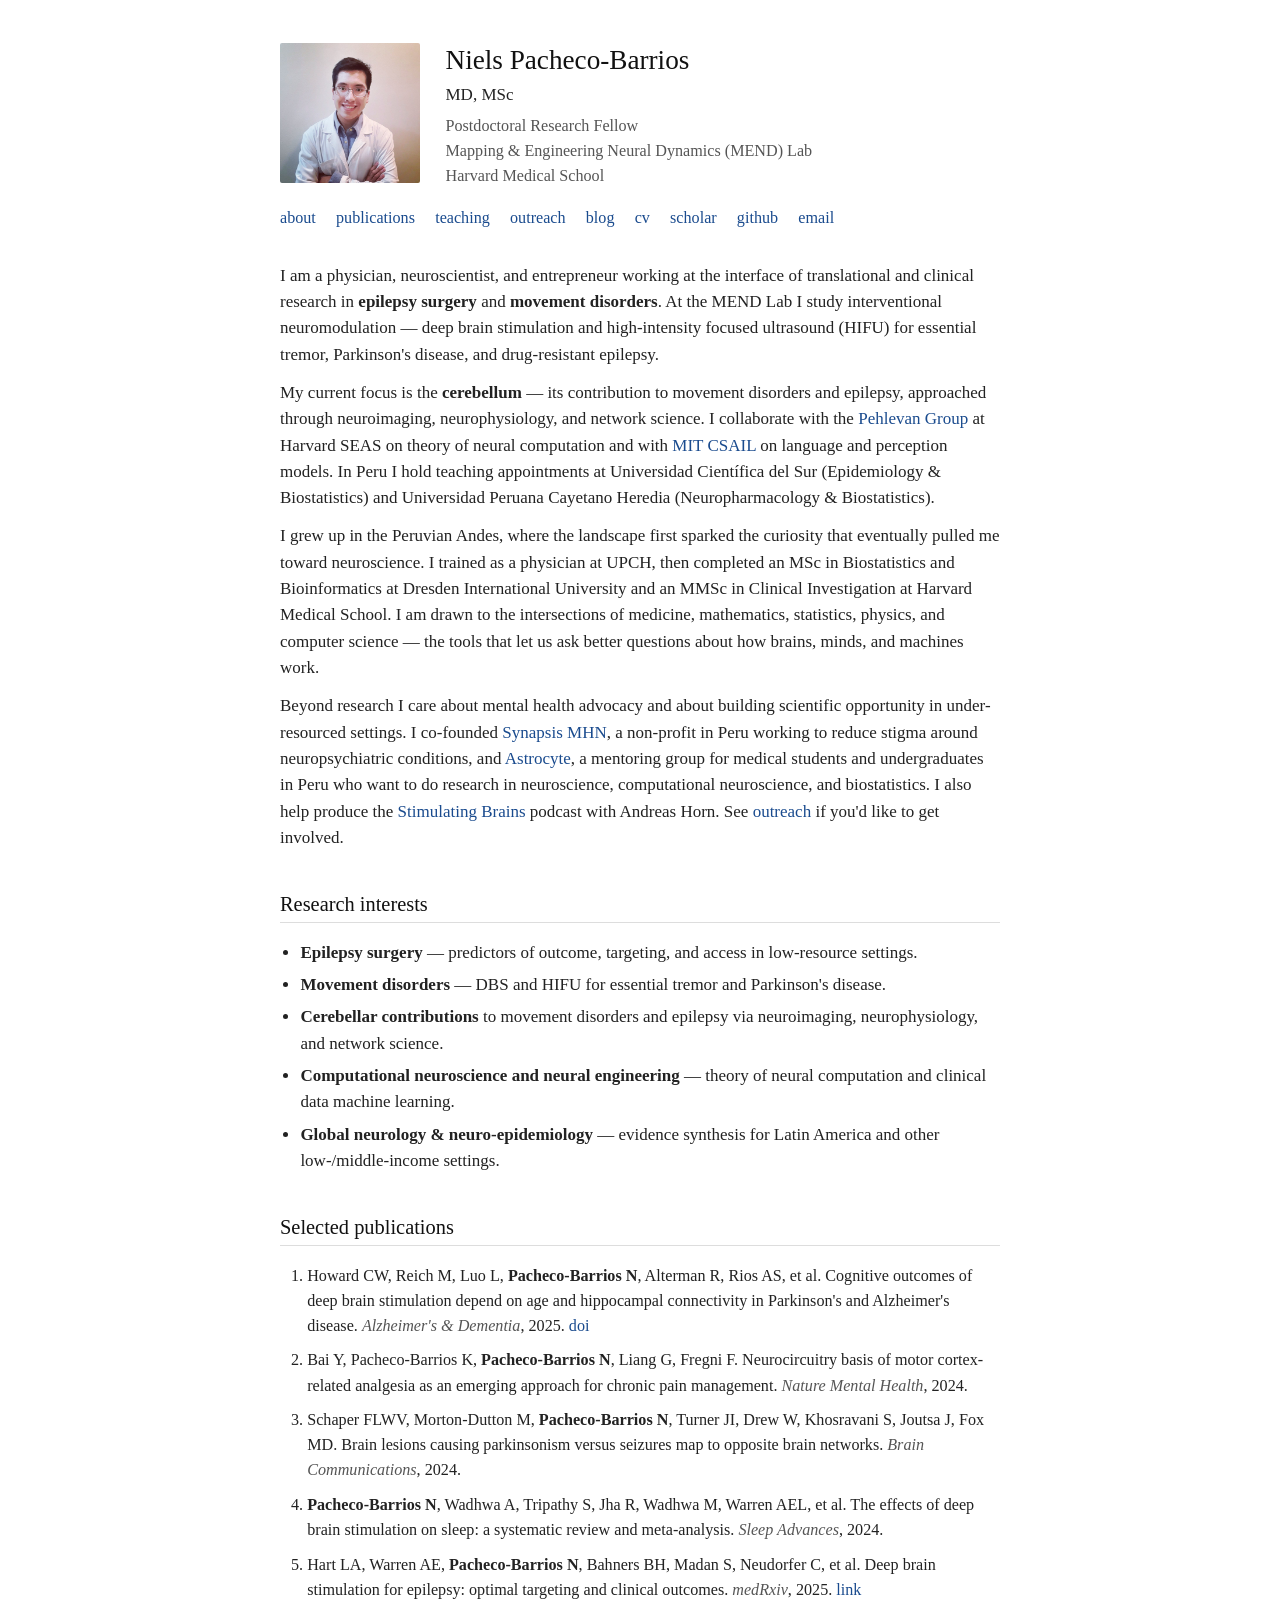
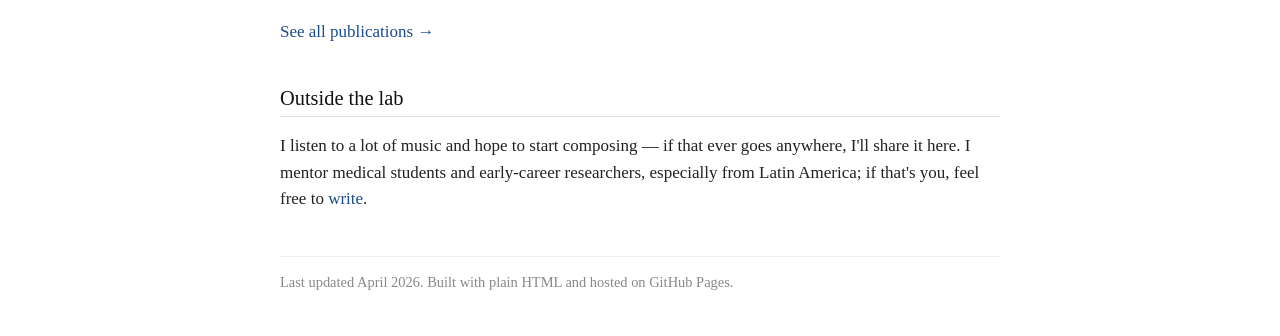
==== index.html @ 03a1c70e "Initial commit: personal academic site Minimalist HTML+CSS site with landing page, publications, tea" ====
<!doctype html>
<html lang="en">
<head>
<meta charset="utf-8">
<meta name="viewport" content="width=device-width, initial-scale=1">
<title>Niels Pacheco-Barrios</title>
<meta name="description" content="Niels Pacheco-Barrios, MD, MSc — Postdoctoral Research Fellow, Harvard Medical School.">
<link rel="stylesheet" href="style.css">
</head>
<body>

<div class="hero">
  <img src="photo.jpg" alt="Niels Pacheco-Barrios">
  <div class="meta">
    <h1>Niels Pacheco-Barrios</h1>
    <div>MD, MSc</div>
    <div class="affil">
      Postdoctoral Research Fellow<br>
      Mapping &amp; Engineering Neural Dynamics (MEND) Lab<br>
      Harvard Medical School
    </div>
  </div>
</div>

<nav>
  <a href="index.html">about</a>
  <a href="publications.html">publications</a>
  <a href="teaching.html">teaching</a>
  <a href="outreach.html">outreach</a>
  <a href="blog.html">blog</a>
  <a href="cv.pdf">cv</a>
  <a href="https://scholar.google.com/citations?user=e4jKwLwAAAAJ">scholar</a>
  <a href="https://github.com/nielspac177">github</a>
  <a href="mailto:niels.pacheco.b@gmail.com">email</a>
</nav>

<p>
I am a physician, neuroscientist, and entrepreneur working at the interface of
translational and clinical research in <b>epilepsy surgery</b> and <b>movement disorders</b>.
At the MEND Lab I study interventional neuromodulation — deep brain stimulation and
high-intensity focused ultrasound (HIFU) for essential tremor, Parkinson's disease,
and drug-resistant epilepsy.
</p>

<p>
My current focus is the <b>cerebellum</b> — its contribution to movement disorders and epilepsy,
approached through neuroimaging, neurophysiology, and network science. I collaborate with the
<a href="https://pehlevangroup.seas.harvard.edu/">Pehlevan Group</a> at Harvard SEAS
on theory of neural computation and with <a href="https://lpr.csail.mit.edu/">MIT CSAIL</a>
on language and perception models. In Peru I hold teaching appointments at Universidad Científica del Sur
(Epidemiology &amp; Biostatistics) and Universidad Peruana Cayetano Heredia (Neuropharmacology &amp; Biostatistics).
</p>

<p>
I grew up in the Peruvian Andes, where the landscape first sparked the curiosity that
eventually pulled me toward neuroscience. I trained as a physician at UPCH, then completed
an MSc in Biostatistics and Bioinformatics at Dresden International University and an MMSc
in Clinical Investigation at Harvard Medical School. I am drawn to the intersections of
medicine, mathematics, statistics, physics, and computer science — the tools that let us
ask better questions about how brains, minds, and machines work.
</p>

<p>
Beyond research I care about mental health advocacy and about building scientific opportunity
in under-resourced settings. I co-founded
<a href="outreach.html#synapsis">Synapsis MHN</a>, a non-profit in Peru
working to reduce stigma around neuropsychiatric conditions, and
<a href="outreach.html#astrocyte">Astrocyte</a>, a mentoring
group for medical students and undergraduates in Peru who want to do research in neuroscience,
computational neuroscience, and biostatistics. I also help produce the
<a href="https://stimulatingbrains.org/about-us/">Stimulating Brains</a> podcast with Andreas Horn.
See <a href="outreach.html">outreach</a> if you'd like to get involved.
</p>

<h2>Research interests</h2>

<ul>
  <li><b>Epilepsy surgery</b> — predictors of outcome, targeting, and access in low-resource settings.</li>
  <li><b>Movement disorders</b> — DBS and HIFU for essential tremor and Parkinson's disease.</li>
  <li><b>Cerebellar contributions</b> to movement disorders and epilepsy via neuroimaging, neurophysiology, and network science.</li>
  <li><b>Computational neuroscience and neural engineering</b> — theory of neural computation and clinical data machine learning.</li>
  <li><b>Global neurology &amp; neuro-epidemiology</b> — evidence synthesis for Latin America and other low-/middle-income settings.</li>
</ul>

<h2>Selected publications</h2>

<ol class="pubs">
  <li>
    Howard CW, Reich M, Luo L, <b>Pacheco-Barrios N</b>, Alterman R, Rios AS, et al.
    Cognitive outcomes of deep brain stimulation depend on age and hippocampal connectivity in Parkinson's and Alzheimer's disease.
    <span class="venue">Alzheimer's &amp; Dementia</span>, 2025.
    <a href="https://doi.org/10.1002/alz.70498">doi</a>
  </li>
  <li>
    Bai Y, Pacheco-Barrios K, <b>Pacheco-Barrios N</b>, Liang G, Fregni F.
    Neurocircuitry basis of motor cortex-related analgesia as an emerging approach for chronic pain management.
    <span class="venue">Nature Mental Health</span>, 2024.
  </li>
  <li>
    Schaper FLWV, Morton-Dutton M, <b>Pacheco-Barrios N</b>, Turner JI, Drew W, Khosravani S, Joutsa J, Fox MD.
    Brain lesions causing parkinsonism versus seizures map to opposite brain networks.
    <span class="venue">Brain Communications</span>, 2024.
  </li>
  <li>
    <b>Pacheco-Barrios N</b>, Wadhwa A, Tripathy S, Jha R, Wadhwa M, Warren AEL, et al.
    The effects of deep brain stimulation on sleep: a systematic review and meta-analysis.
    <span class="venue">Sleep Advances</span>, 2024.
  </li>
  <li>
    Hart LA, Warren AE, <b>Pacheco-Barrios N</b>, Bahners BH, Madan S, Neudorfer C, et al.
    Deep brain stimulation for epilepsy: optimal targeting and clinical outcomes.
    <span class="venue">medRxiv</span>, 2025.
    <a href="https://www.medrxiv.org/content/10.1101/2025.06.23.25330152">link</a>
  </li>
</ol>

<p><a href="publications.html">See all publications →</a></p>

<h2>Outside the lab</h2>

<p>
I listen to a lot of music and hope to start composing — if that ever goes anywhere,
I'll share it here. I mentor medical students and early-career researchers, especially
from Latin America; if that's you, feel free to
<a href="mailto:niels.pacheco.b@gmail.com">write</a>.
</p>

<footer>
  Last updated April 2026. Built with plain HTML and hosted on GitHub Pages.
</footer>

</body>
</html>
---- style.css ----
/* Minimalist academic style — serif, narrow column, muted palette */

html { -webkit-text-size-adjust: 100%; }

body {
  font-family: Georgia, "Times New Roman", Times, serif;
  font-size: 17px;
  line-height: 1.55;
  color: #222;
  background: #fff;
  max-width: 720px;
  margin: 2.5em auto;
  padding: 0 1.2em;
}

h1, h2, h3 {
  font-weight: normal;
  color: #111;
  line-height: 1.25;
}

h1 { font-size: 1.6em; margin: 0 0 0.2em 0; }
h2 { font-size: 1.2em; margin-top: 2em; border-bottom: 1px solid #ddd; padding-bottom: 0.2em; }
h3 { font-size: 1.05em; margin-top: 1.5em; }

a { color: #1a4b8e; text-decoration: none; }
a:hover { text-decoration: underline; }

p { margin: 0.7em 0; }

ul { padding-left: 1.2em; }
li { margin: 0.35em 0; }

hr { border: none; border-top: 1px solid #ddd; margin: 2em 0; }

/* Header area */
.hero { display: flex; gap: 1.5em; align-items: flex-start; margin-bottom: 1em; }
.hero img {
  width: 140px;
  height: 140px;
  object-fit: cover;
  border-radius: 2px;
  flex-shrink: 0;
}
.hero .meta { flex: 1; }
.hero .affil { color: #555; font-size: 0.95em; margin-top: 0.3em; }

/* Nav */
nav { margin: 0.8em 0 2em 0; font-size: 0.95em; }
nav a { margin-right: 1em; }

/* Publications list */
ol.pubs { padding-left: 1.6em; }
ol.pubs li { margin: 0.6em 0; font-size: 0.95em; }
ol.pubs li .authors { color: #333; }
ol.pubs li .venue { font-style: italic; color: #555; }

/* Small utilities */
.muted { color: #777; font-size: 0.9em; }
.tag { display: inline-block; padding: 0 0.4em; border: 1px solid #ccc; border-radius: 3px; font-size: 0.8em; color: #666; margin-right: 0.3em; }

footer { margin-top: 3em; padding-top: 1em; border-top: 1px solid #eee; color: #888; font-size: 0.85em; }

@media (max-width: 560px) {
  .hero { flex-direction: column; }
  .hero img { width: 120px; height: 120px; }
}
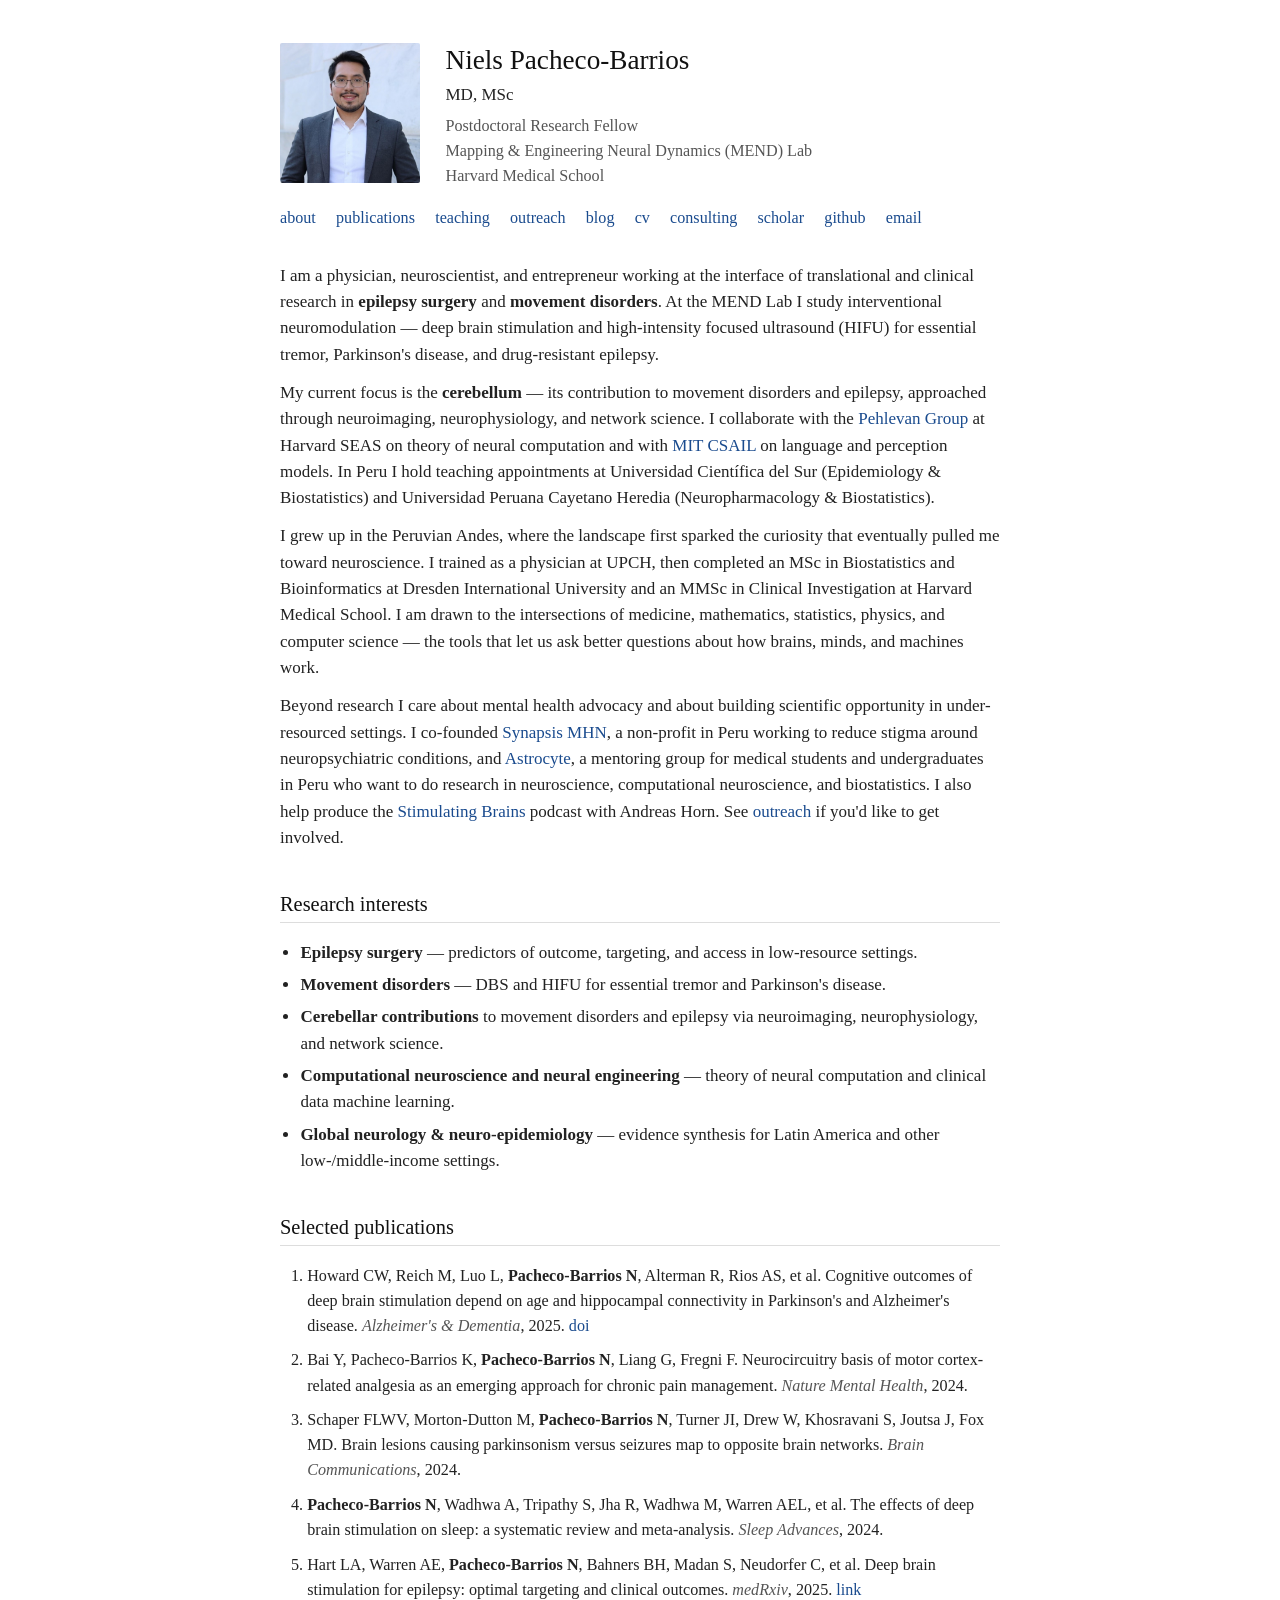
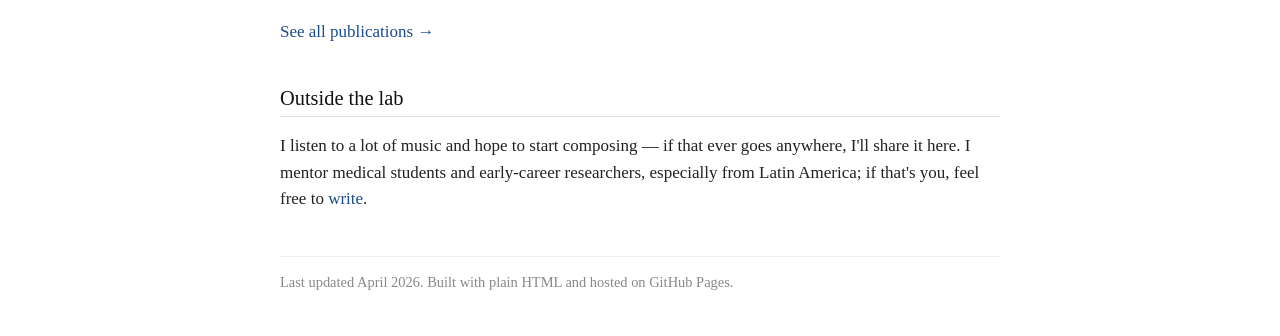
==== commit e46ae3f0: "Enlace al sitio de consultoría, datos estructurados y sitemap" ====
--- a/index.html
+++ b/index.html
@@ -5,6 +5,31 @@
 <meta name="viewport" content="width=device-width, initial-scale=1">
 <title>Niels Pacheco-Barrios</title>
 <meta name="description" content="Niels Pacheco-Barrios, MD, MSc — Postdoctoral Research Fellow, Harvard Medical School.">
+<link rel="canonical" href="https://nielspac177.github.io/">
+<script type="application/ld+json">
+{
+  "@context": "https://schema.org",
+  "@type": "Person",
+  "name": "Niels Pacheco-Barrios",
+  "alternateName": "Niels Victor Pacheco-Barrios",
+  "honorificSuffix": "MD, MSc",
+  "url": "https://nielspac177.github.io/",
+  "image": "https://nielspac177.github.io/photo.jpg",
+  "jobTitle": "Postdoctoral Research Fellow",
+  "worksFor": { "@type": "Organization", "name": "Harvard Medical School" },
+  "alumniOf": [
+    { "@type": "CollegeOrUniversity", "name": "Universidad Peruana Cayetano Heredia" },
+    { "@type": "CollegeOrUniversity", "name": "Dresden International University" },
+    { "@type": "CollegeOrUniversity", "name": "Harvard Medical School" }
+  ],
+  "knowsAbout": ["Neurology", "Neurosurgery", "Epilepsy surgery", "Deep brain stimulation", "Biostatistics", "Machine learning"],
+  "sameAs": [
+    "https://scholar.google.com/citations?user=e4jKwLwAAAAJ",
+    "https://github.com/nielspac177",
+    "https://nielspac177.github.io/consulting/"
+  ]
+}
+</script>
 <link rel="stylesheet" href="style.css">
 </head>
 <body>
@@ -29,6 +54,7 @@
   <a href="outreach.html">outreach</a>
   <a href="blog.html">blog</a>
   <a href="cv.pdf">cv</a>
+  <a href="consulting/">consulting</a>
   <a href="https://scholar.google.com/citations?user=e4jKwLwAAAAJ">scholar</a>
   <a href="https://github.com/nielspac177">github</a>
   <a href="mailto:niels.pacheco.b@gmail.com">email</a>
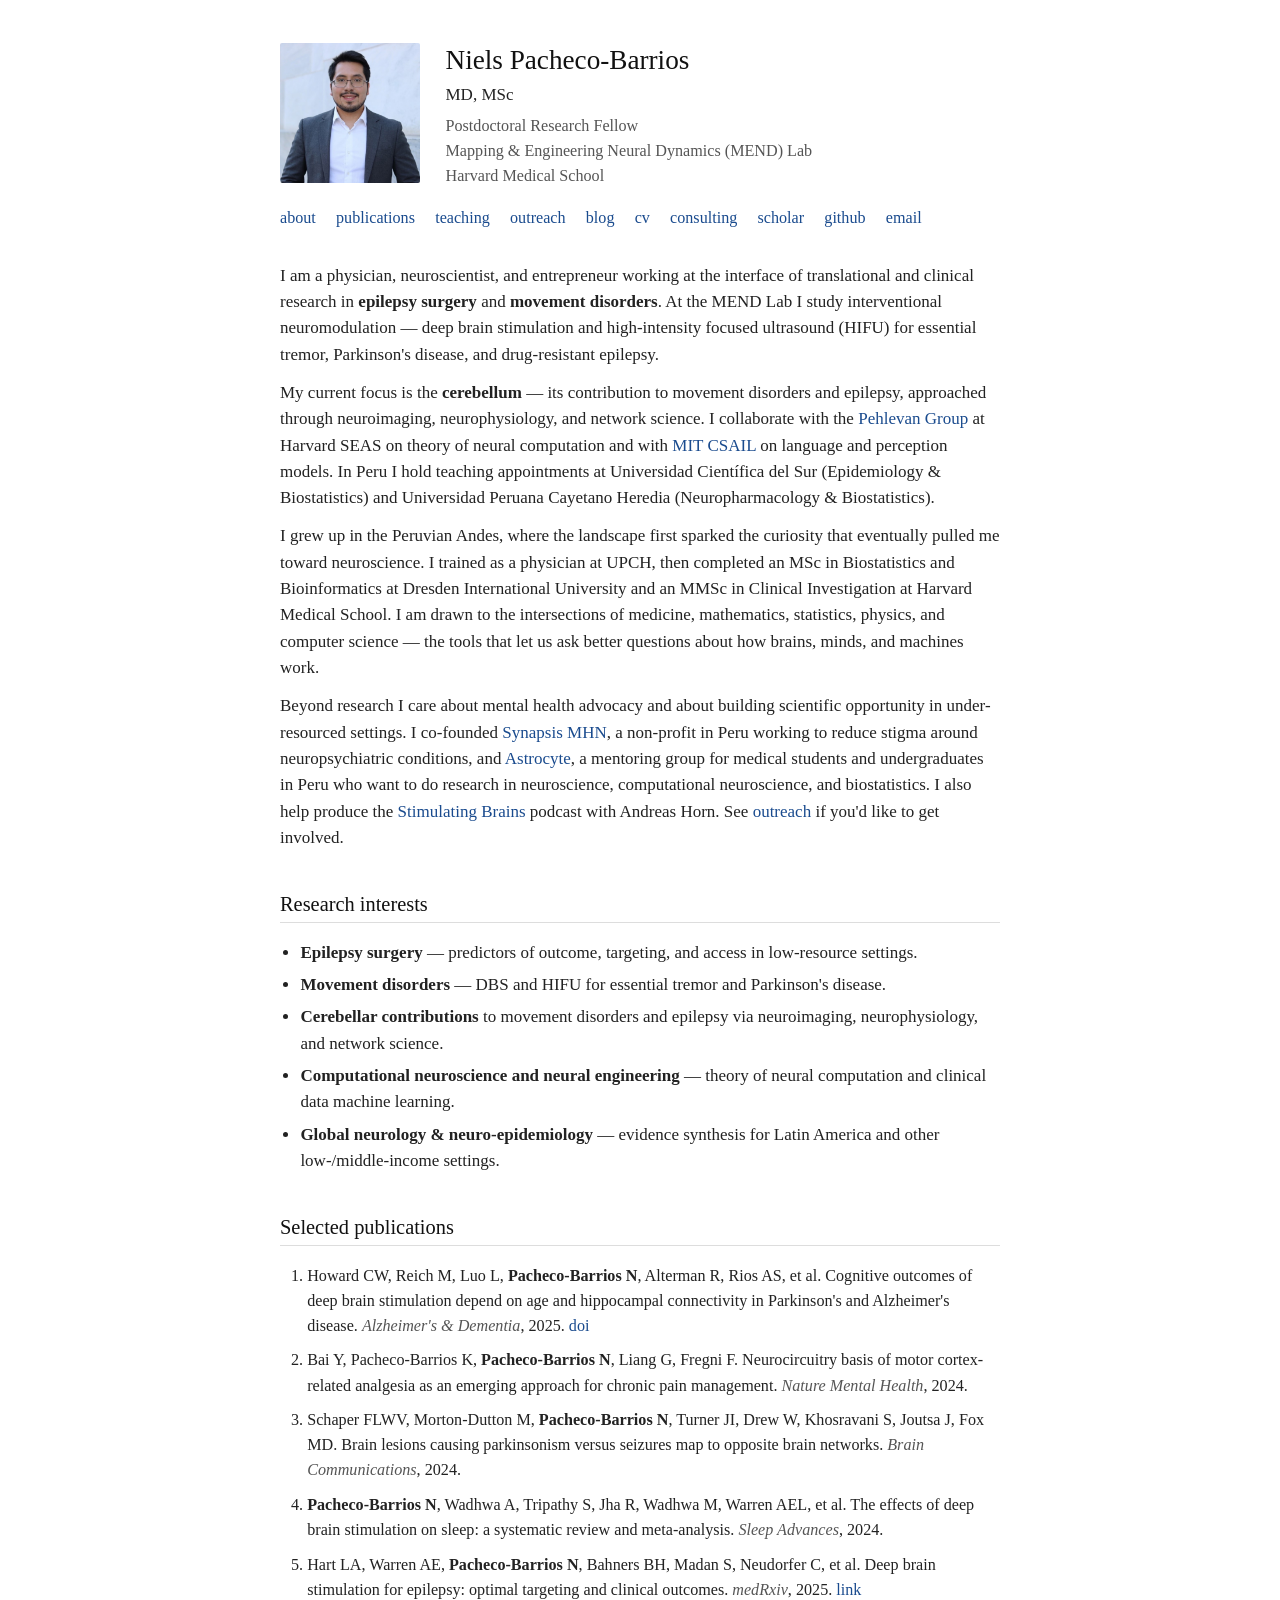
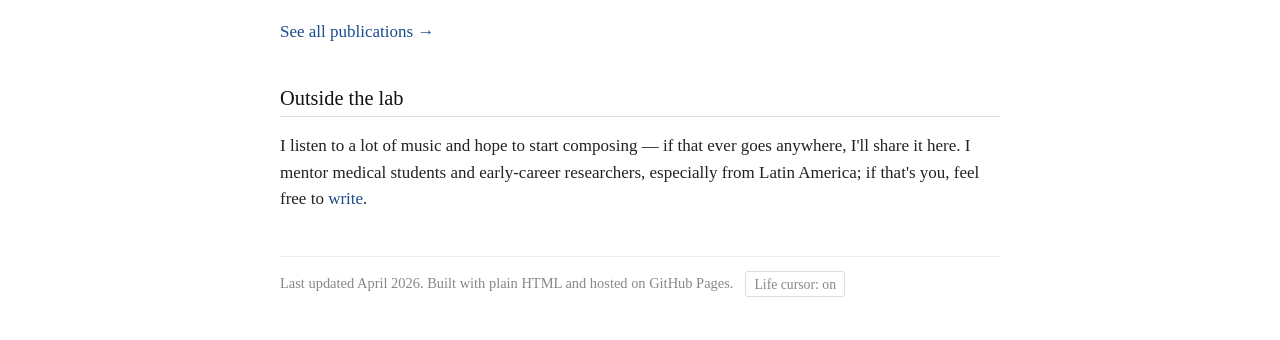
==== commit 67dcbcd1: "Add Game of Life cursor trail and SEO meta tags - life.js: moving the pointer drops gliders into the" ====
--- a/index.html
+++ b/index.html
@@ -4,7 +4,7 @@
 <meta charset="utf-8">
 <meta name="viewport" content="width=device-width, initial-scale=1">
 <title>Niels Pacheco-Barrios</title>
-<meta name="description" content="Niels Pacheco-Barrios, MD, MSc — Postdoctoral Research Fellow, Harvard Medical School.">
+<meta name="description" content="Niels Pacheco-Barrios, MD, MSc — physician-neuroscientist and Postdoctoral Research Fellow at Harvard Medical School (MEND Lab) working on epilepsy surgery, deep brain stimulation, and movement disorders.">
 <link rel="canonical" href="https://nielspac177.github.io/">
 <script type="application/ld+json">
 {
@@ -30,6 +30,13 @@
   ]
 }
 </script>
+<meta property="og:type" content="profile">
+<meta property="og:title" content="Niels Pacheco-Barrios, MD, MSc">
+<meta property="og:description" content="Niels Pacheco-Barrios, MD, MSc — physician-neuroscientist and Postdoctoral Research Fellow at Harvard Medical School (MEND Lab) working on epilepsy surgery, deep brain stimulation, and movement disorders.">
+<meta property="og:url" content="https://nielspac177.github.io/">
+<meta property="og:image" content="https://nielspac177.github.io/photo.jpg">
+<meta name="twitter:card" content="summary">
+<script src="life.js" defer></script>
 <link rel="stylesheet" href="style.css">
 </head>
 <body>
@@ -153,6 +160,7 @@
 
 <footer>
   Last updated April 2026. Built with plain HTML and hosted on GitHub Pages.
+  <button id="life-toggle" class="life-toggle" type="button" hidden></button>
 </footer>
 
 </body>
--- a/style.css
+++ b/style.css
@@ -65,3 +65,25 @@
   .hero { flex-direction: column; }
   .hero img { width: 120px; height: 120px; }
 }
+
+/* Game of Life cursor (life.js) */
+.life-canvas {
+  position: fixed;
+  inset: 0;
+  width: 100vw;
+  height: 100vh;
+  pointer-events: none;
+  z-index: 0;
+}
+.life-toggle {
+  font: inherit;
+  font-size: 0.95em;
+  color: #888;
+  background: none;
+  border: 1px solid #ddd;
+  border-radius: 3px;
+  padding: 0.1em 0.6em;
+  margin-left: 0.6em;
+  cursor: pointer;
+}
+.life-toggle:hover { color: #1a4b8e; border-color: #1a4b8e; }
